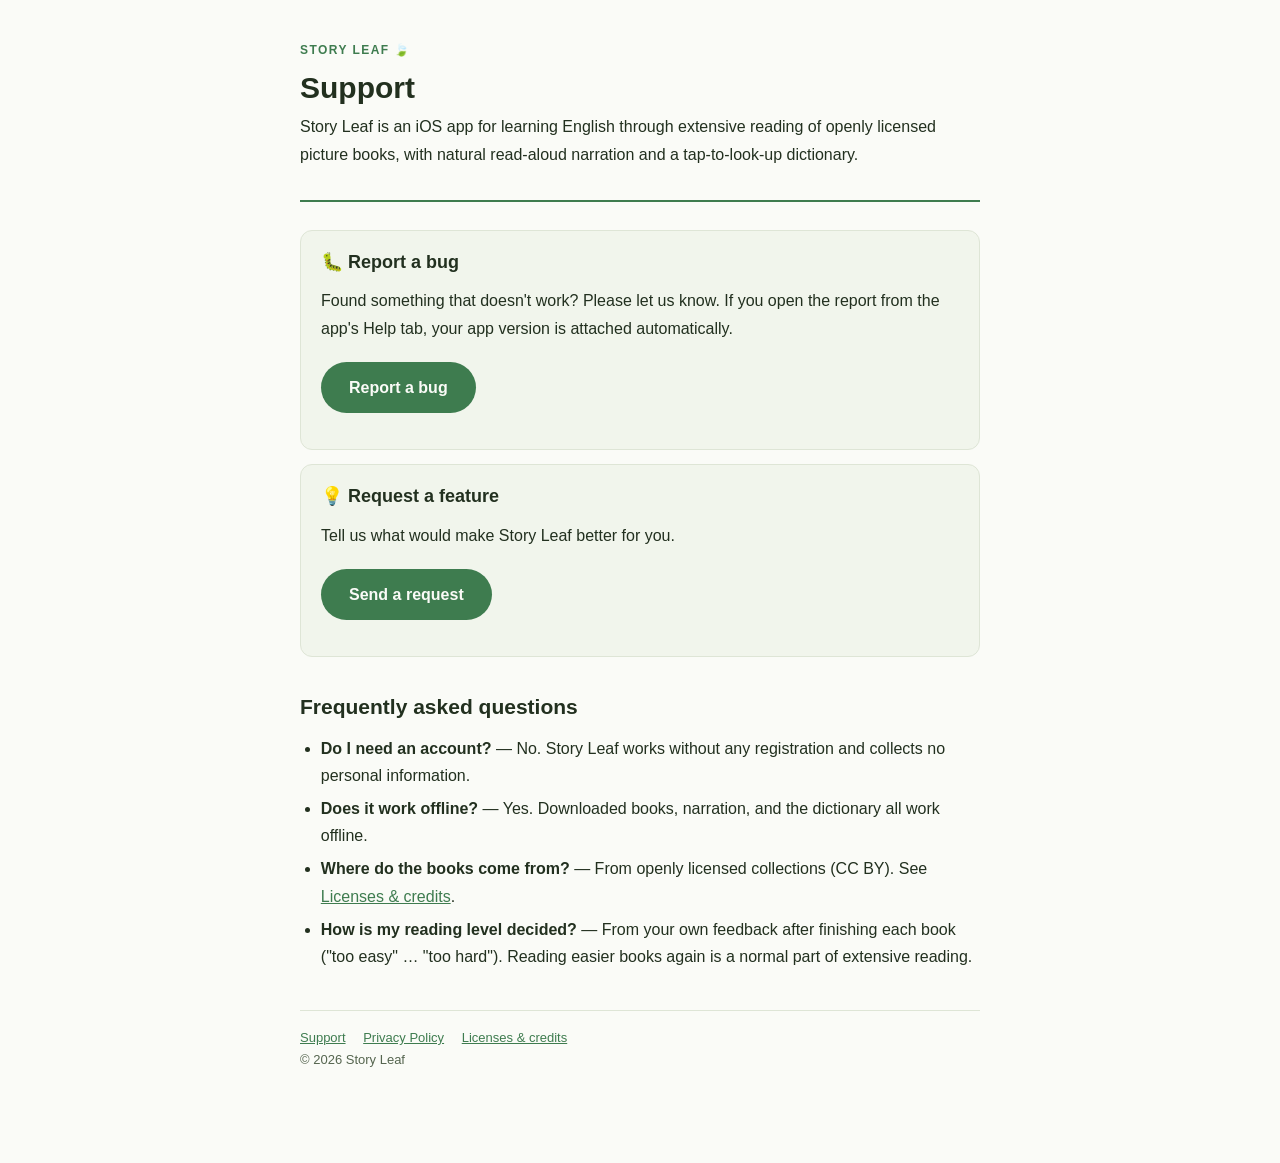
==== en/index.html @ 350b68f7 "Story Leaf サポートサイト初版 (英語・i18n 対応構造) - /en/: サポートトップ / プライバシーポリシー / バグ報告 / 機能要望 /   ライセンスとクレジット (App " ====
<!doctype html>
<html lang="en">
<head>
<meta charset="utf-8">
<meta name="viewport" content="width=device-width, initial-scale=1">
<title>Story Leaf — Support</title>
<link rel="stylesheet" href="../assets/style.css">
</head>
<body>
<div class="wrap">
<header class="site">
  <p class="eyebrow">Story Leaf 🍃</p>
  <h1>Support</h1>
  <p>Story Leaf is an iOS app for learning English through extensive reading of
  openly licensed picture books, with natural read-aloud narration and a
  tap-to-look-up dictionary.</p>
</header>

<div class="card">
  <h2>🐛 Report a bug</h2>
  <p>Found something that doesn't work? Please let us know.
  If you open the report from the app's Help tab, your app version is attached
  automatically.</p>
  <p><a class="button" href="bug-report.html">Report a bug</a></p>
</div>

<div class="card">
  <h2>💡 Request a feature</h2>
  <p>Tell us what would make Story Leaf better for you.</p>
  <p><a class="button" href="feature-request.html">Send a request</a></p>
</div>

<h2>Frequently asked questions</h2>
<ul>
  <li><strong>Do I need an account?</strong> — No. Story Leaf works without any
  registration and collects no personal information.</li>
  <li><strong>Does it work offline?</strong> — Yes. Downloaded books, narration,
  and the dictionary all work offline.</li>
  <li><strong>Where do the books come from?</strong> — From openly licensed
  collections (CC BY). See <a href="licenses.html">Licenses &amp; credits</a>.</li>
  <li><strong>How is my reading level decided?</strong> — From your own feedback
  after finishing each book ("too easy" … "too hard"). Reading easier books
  again is a normal part of extensive reading.</li>
</ul>

<footer class="site">
  <nav>
    <a href="index.html">Support</a>
    <a href="privacy.html">Privacy Policy</a>
    <a href="licenses.html">Licenses &amp; credits</a>
  </nav>
  <p>© 2026 Story Leaf</p>
</footer>
</div>
</body>
</html>
---- assets/style.css ----
:root {
  --paper: #FAFBF7;
  --surface: #F1F5EC;
  --ink: #22301F;
  --ink-soft: #55654F;
  --accent: #3E7C4F;
  --accent-soft: #E3EEE2;
  --line: #DEE5D6;
}
@media (prefers-color-scheme: dark) {
  :root {
    --paper: #161B15;
    --surface: #1E2519;
    --ink: #E5ECE0;
    --ink-soft: #A3B29A;
    --accent: #7FBF8E;
    --accent-soft: #24331F;
    --line: #33402C;
  }
}
* { box-sizing: border-box; }
body {
  background: var(--paper);
  color: var(--ink);
  font-family: -apple-system, BlinkMacSystemFont, "Segoe UI", Roboto, sans-serif;
  font-size: 16px;
  line-height: 1.7;
  margin: 0;
}
.wrap { max-width: 720px; margin: 0 auto; padding: 40px 20px 80px; }
header.site { border-bottom: 2px solid var(--accent); padding-bottom: 20px; margin-bottom: 28px; }
.eyebrow {
  font-size: 12px; letter-spacing: .12em; text-transform: uppercase;
  color: var(--accent); font-weight: 600; margin: 0 0 8px;
}
h1 { font-size: 30px; margin: 0 0 6px; line-height: 1.3; }
h2 { font-size: 21px; margin: 32px 0 10px; }
p { margin: 0 0 12px; }
a { color: var(--accent); }
ul { margin: 0 0 12px; padding-left: 1.3em; }
li { margin-bottom: 6px; }
.card {
  background: var(--surface); border: 1px solid var(--line); border-radius: 12px;
  padding: 16px 20px; margin: 0 0 14px;
}
.card h2 { margin-top: 0; font-size: 18px; }
.button {
  display: inline-block; background: var(--accent); color: var(--paper);
  border-radius: 999px; padding: 12px 28px; font-weight: 600;
  text-decoration: none; margin: 8px 0;
}
.button.disabled { background: var(--ink-soft); pointer-events: none; }
.meta {
  background: var(--accent-soft); border-radius: 8px; padding: 10px 16px;
  font-size: 14px; font-family: ui-monospace, Menlo, monospace;
}
.note { font-size: 14px; color: var(--ink-soft); }
footer.site {
  border-top: 1px solid var(--line); margin-top: 40px; padding-top: 16px;
  font-size: 13px; color: var(--ink-soft);
}
footer.site nav a { margin-right: 14px; }
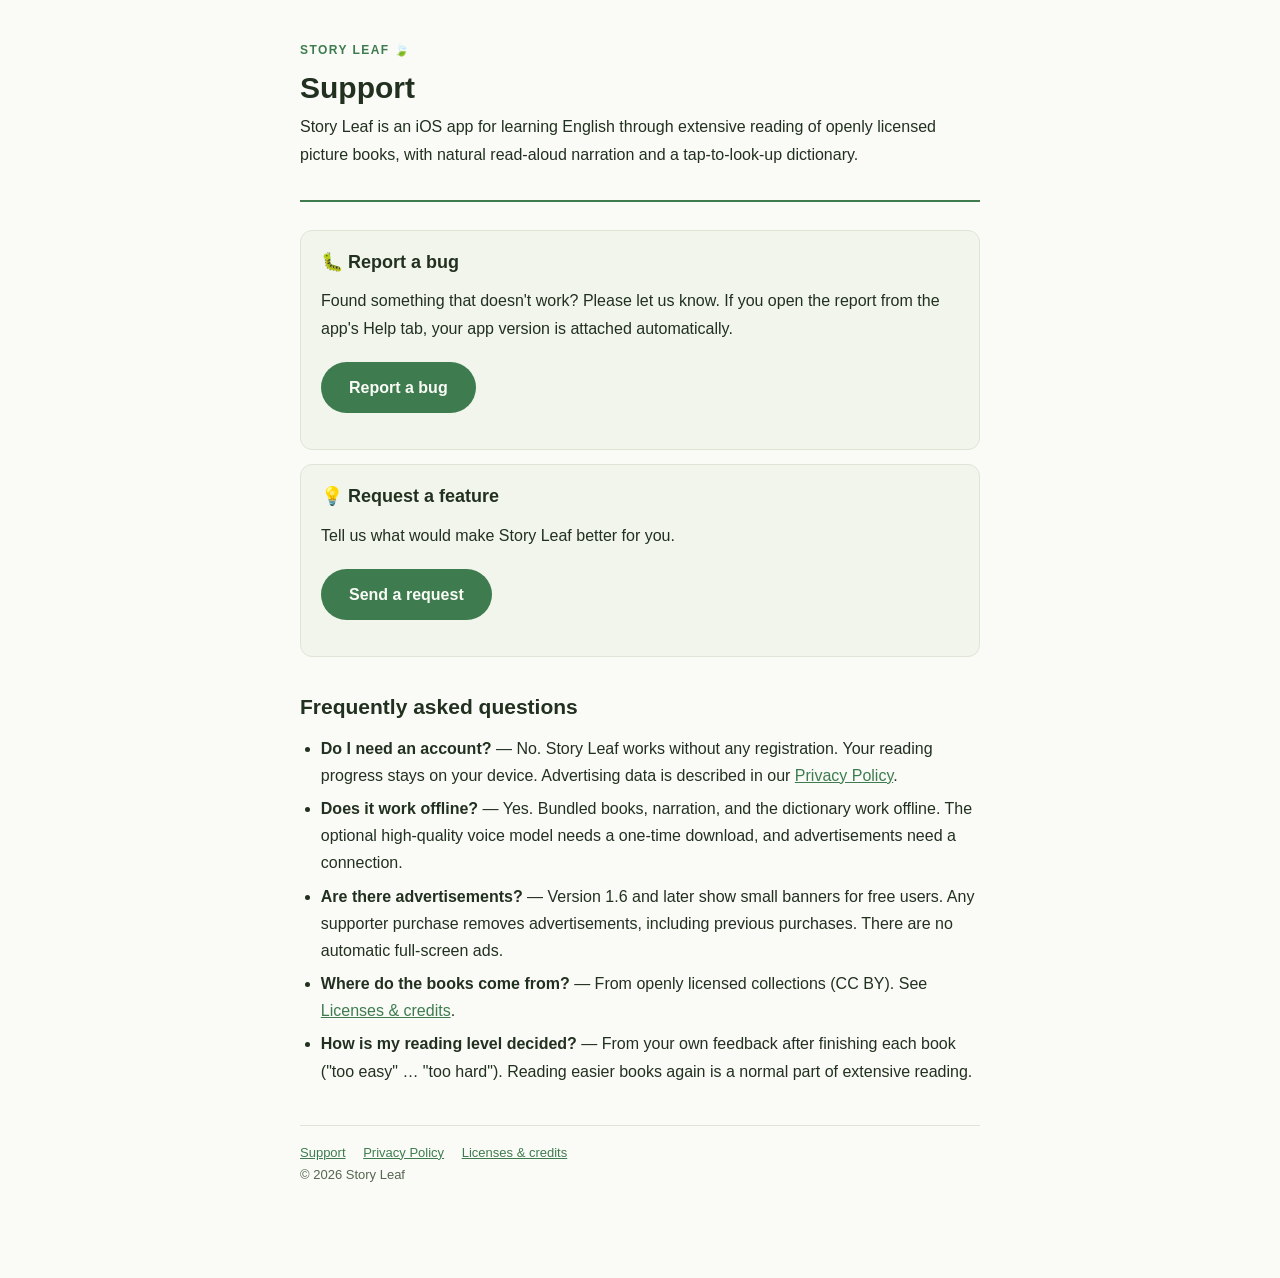
==== commit 4a5ded98: "Update privacy disclosures for AdMob in version 1.6" ====
--- a/en/index.html
+++ b/en/index.html
@@ -33,9 +33,14 @@
 <h2>Frequently asked questions</h2>
 <ul>
   <li><strong>Do I need an account?</strong> — No. Story Leaf works without any
-  registration and collects no personal information.</li>
-  <li><strong>Does it work offline?</strong> — Yes. Downloaded books, narration,
-  and the dictionary all work offline.</li>
+  registration. Your reading progress stays on your device. Advertising data
+  is described in our <a href="privacy.html">Privacy Policy</a>.</li>
+  <li><strong>Does it work offline?</strong> — Yes. Bundled books, narration,
+  and the dictionary work offline. The optional high-quality voice model
+  needs a one-time download, and advertisements need a connection.</li>
+  <li><strong>Are there advertisements?</strong> — Version 1.6 and later show
+  small banners for free users. Any supporter purchase removes advertisements,
+  including previous purchases. There are no automatic full-screen ads.</li>
   <li><strong>Where do the books come from?</strong> — From openly licensed
   collections (CC BY). See <a href="licenses.html">Licenses &amp; credits</a>.</li>
   <li><strong>How is my reading level decided?</strong> — From your own feedback
